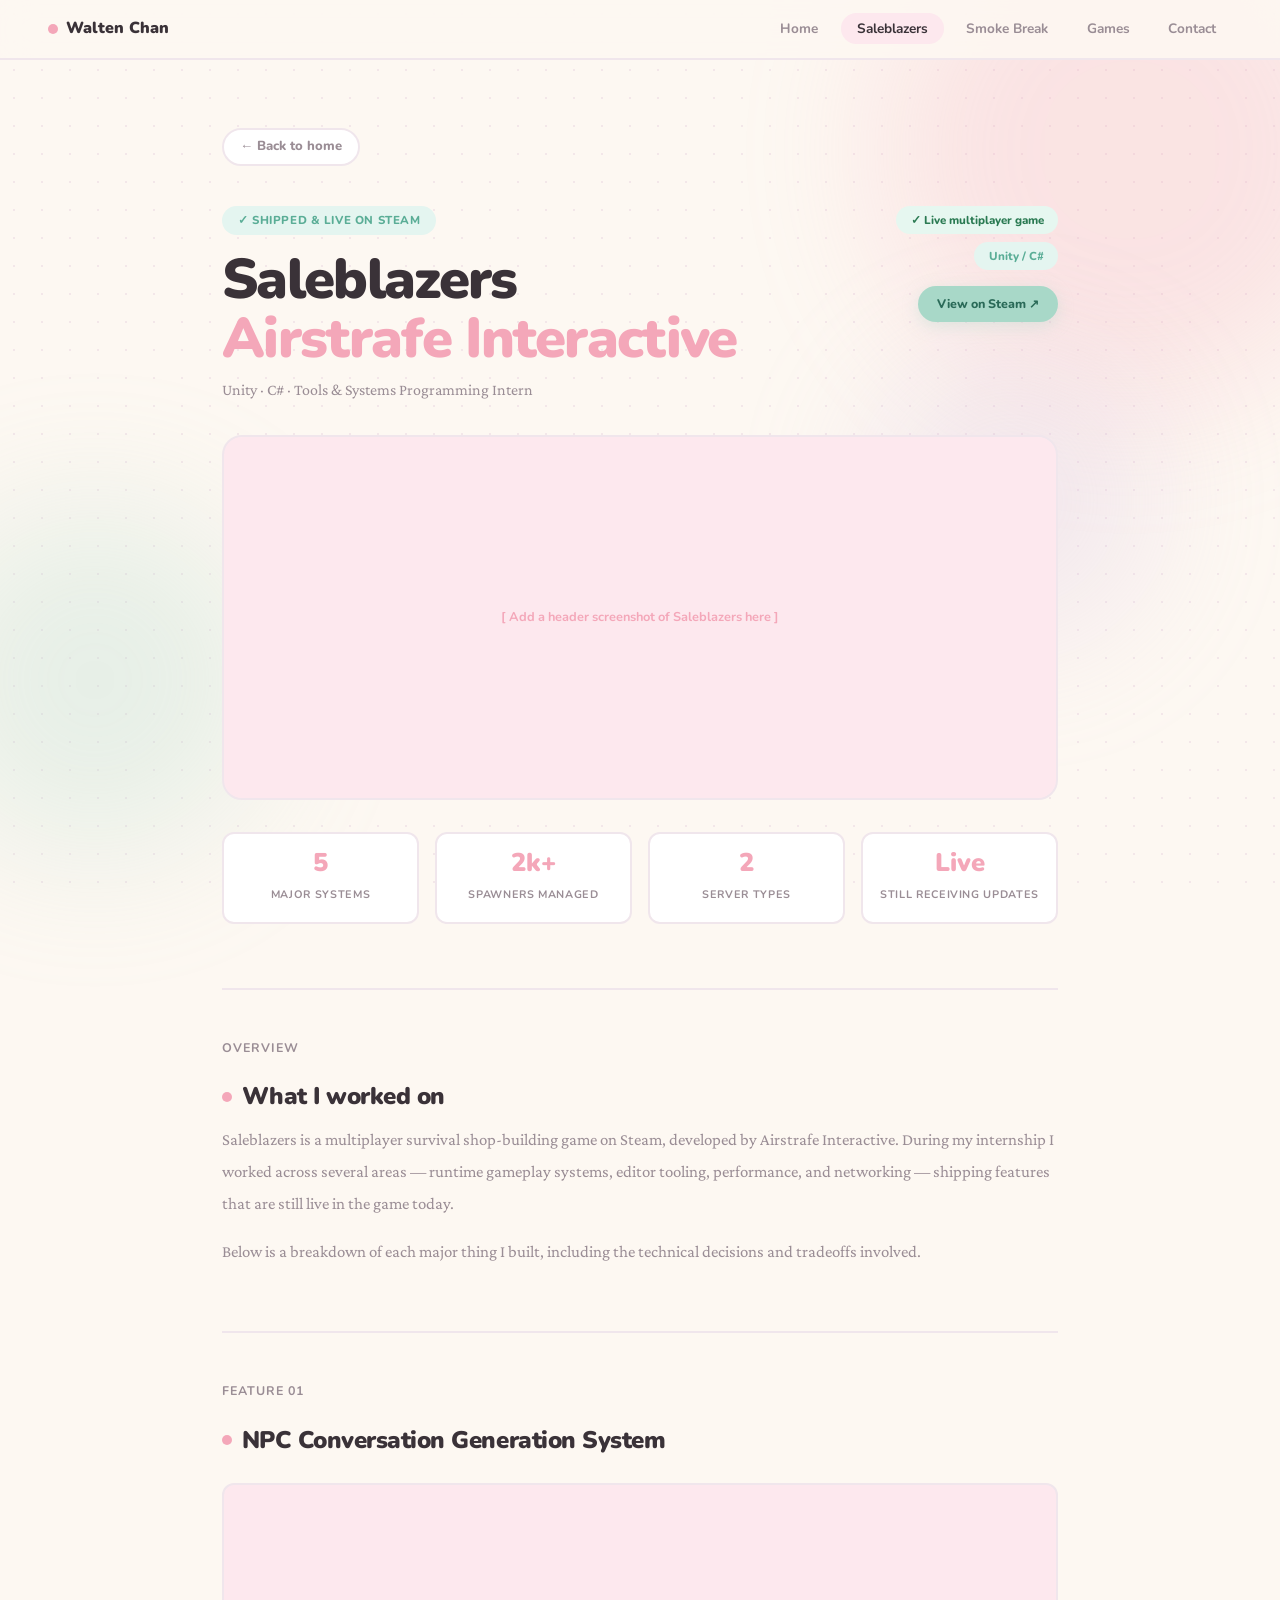
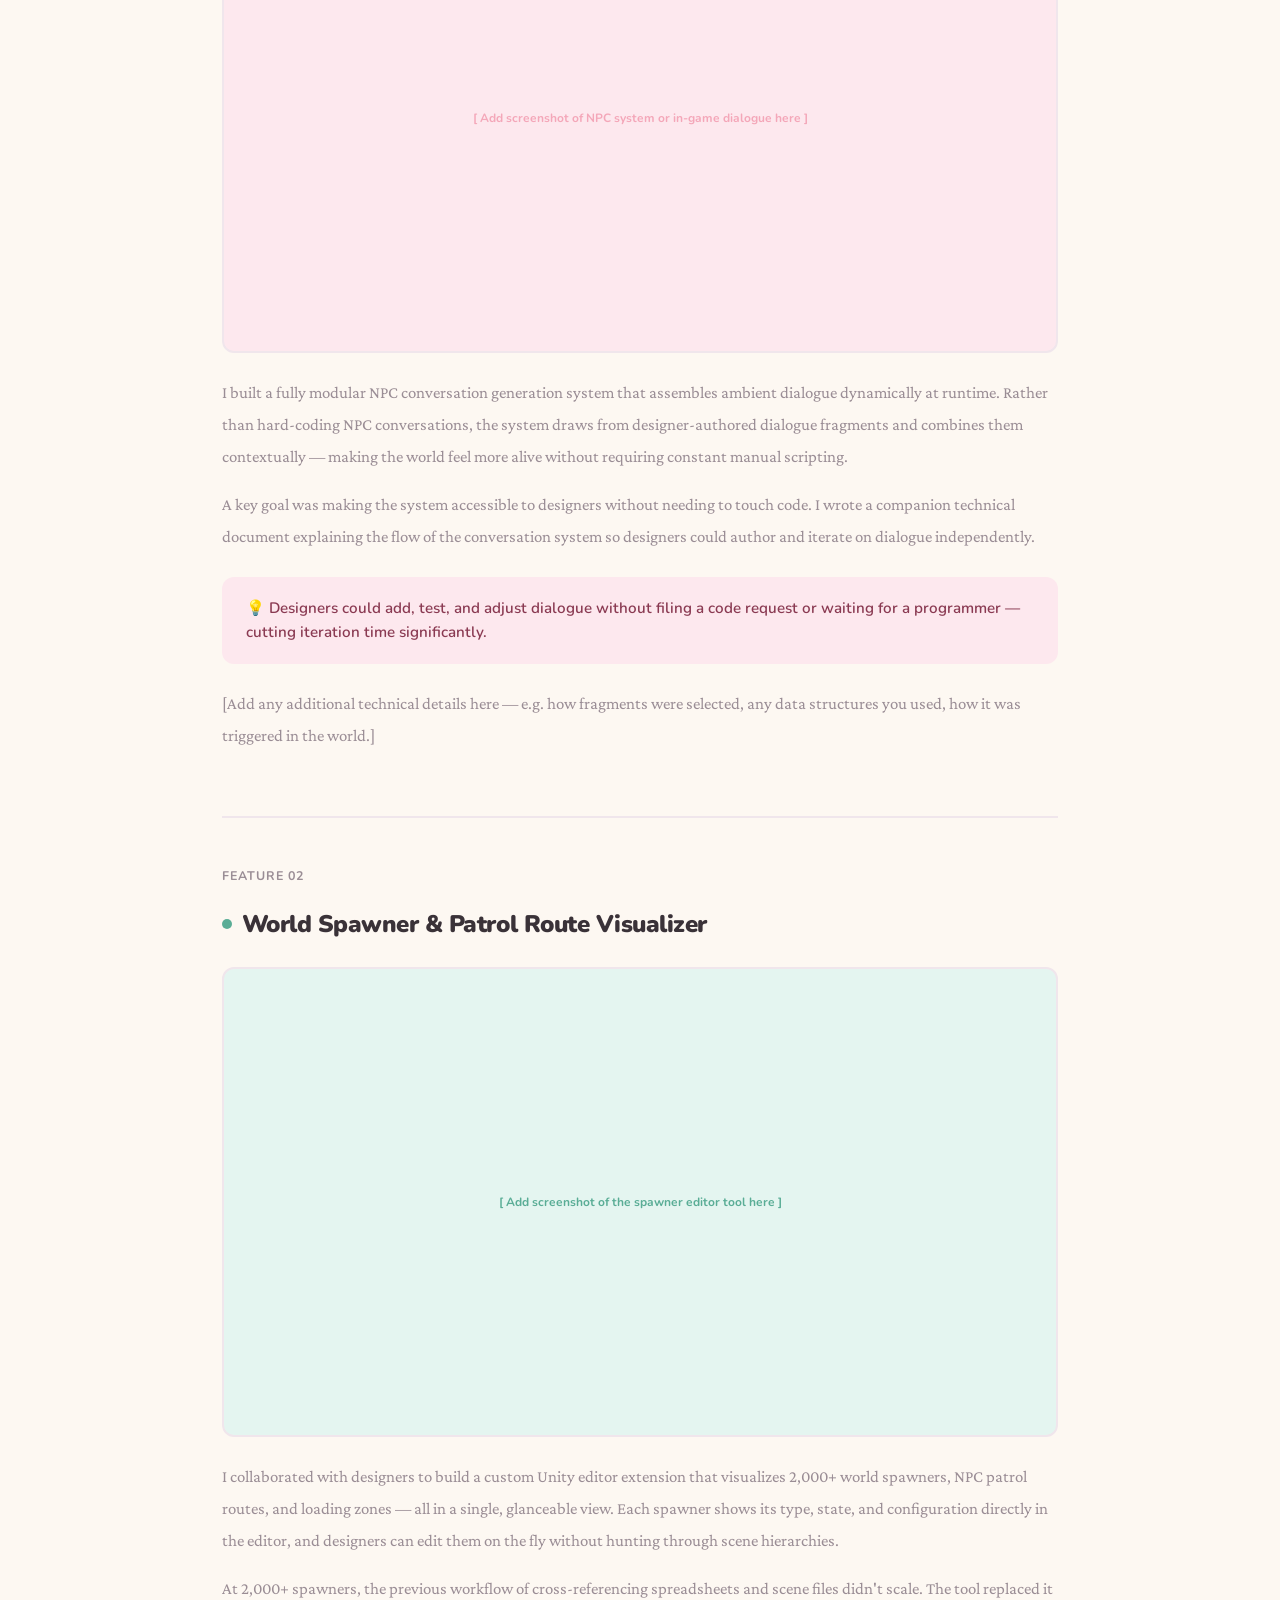
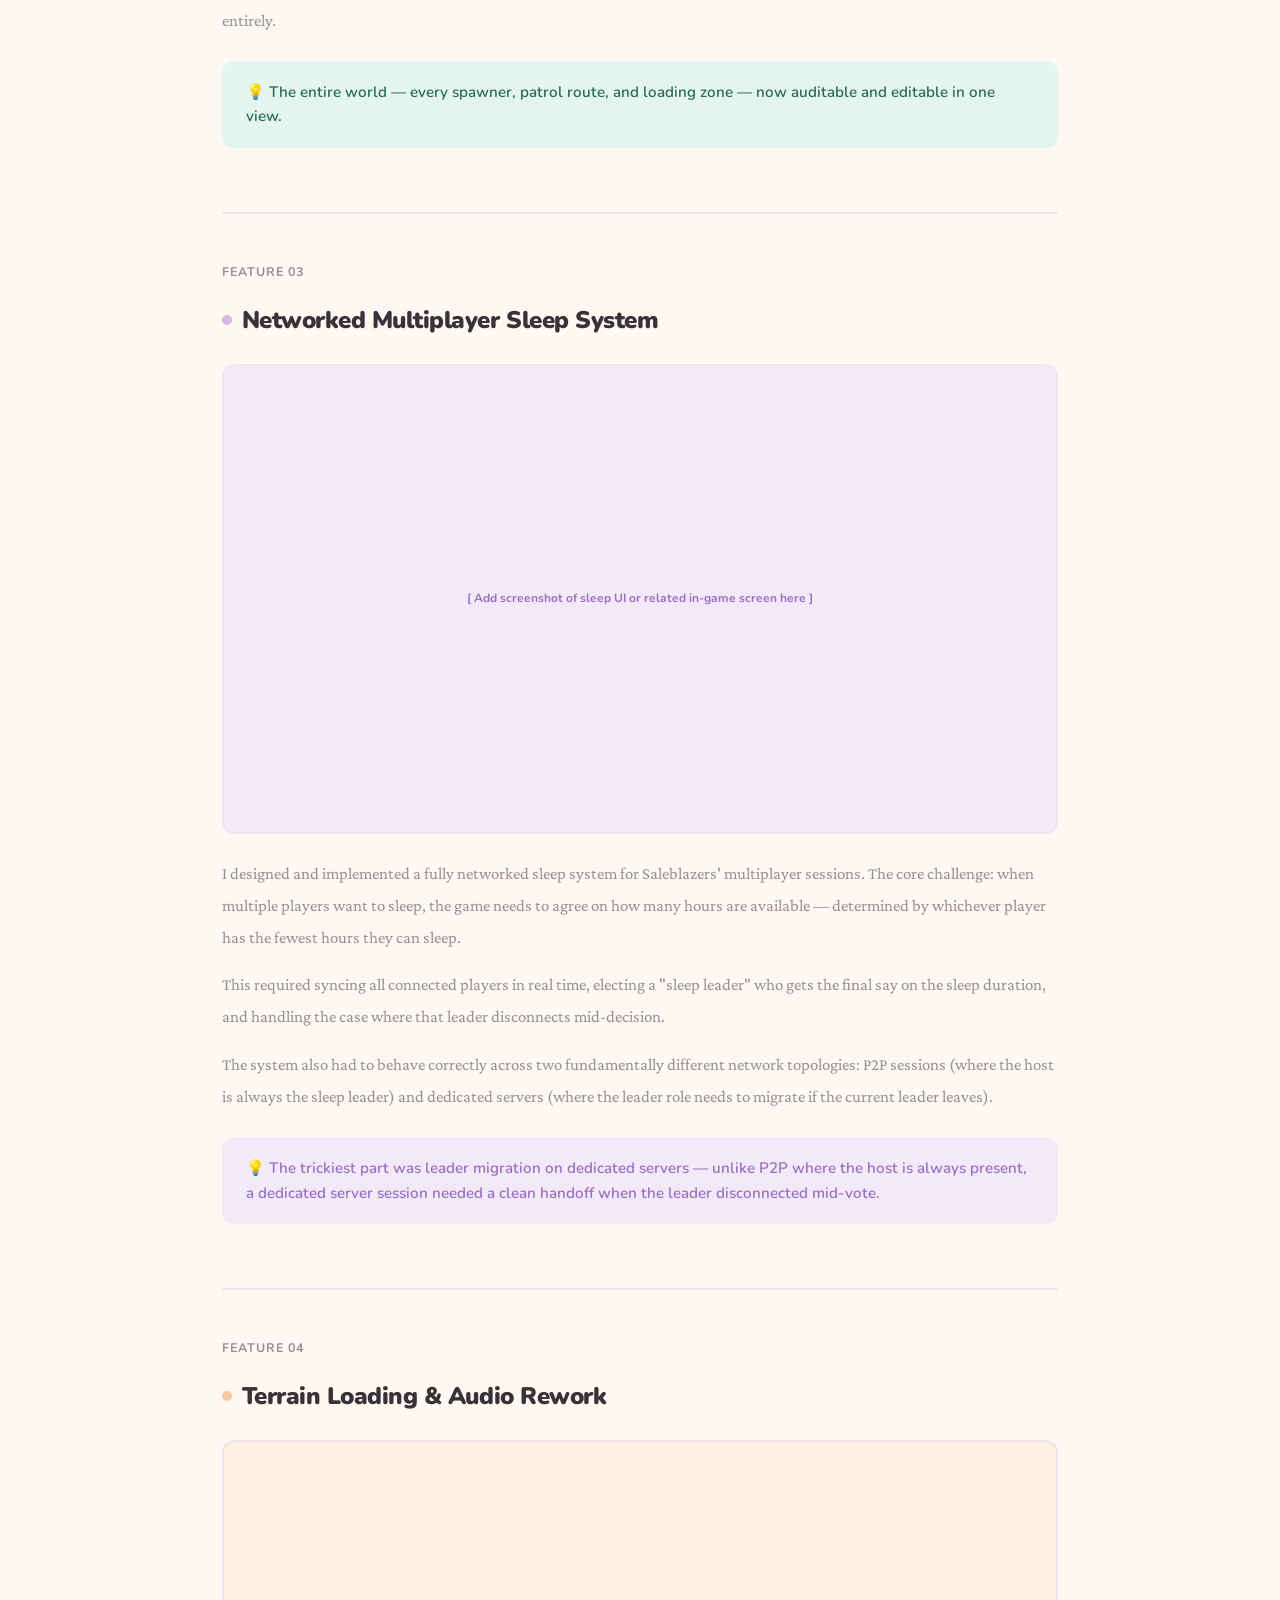
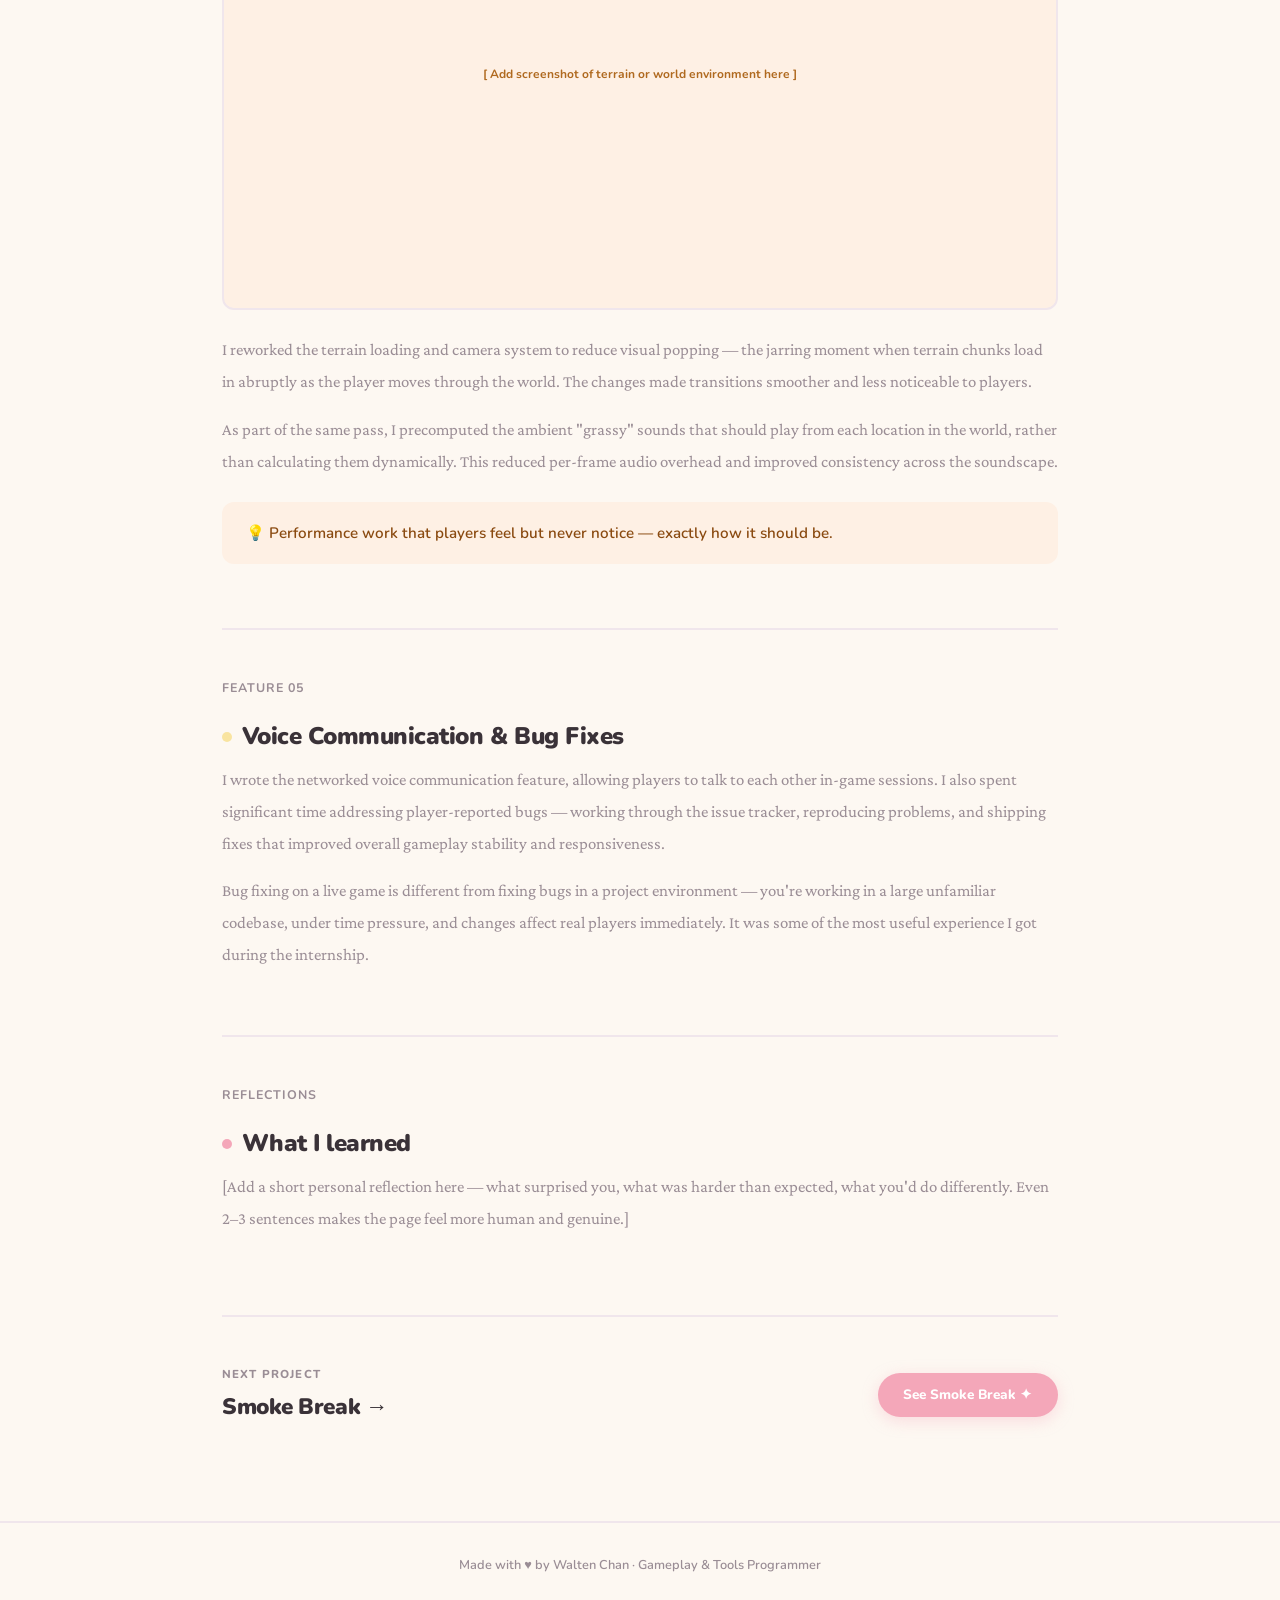
==== airstrafe.html @ 03331ce1 "update" ====
<!DOCTYPE html>
<html lang="en">
<head>
  <meta charset="UTF-8"/>
  <meta name="viewport" content="width=device-width, initial-scale=1.0"/>
  <title>Saleblazers Internship — ^NAME$</title>
  <link rel="stylesheet" href="style.css"/>
  <style>
    .page-wrap {
      position: relative;
      z-index: 1;
      max-width: 900px;
      margin: 0 auto;
      padding: 8rem 2rem 6rem;
    }

    .back-link {
      display: inline-flex;
      align-items: center;
      gap: 0.5rem;
      font-size: 0.82rem;
      font-weight: 800;
      color: var(--muted);
      text-decoration: none;
      margin-bottom: 2.5rem;
      padding: 0.4rem 1rem;
      border-radius: 100px;
      border: 2px solid var(--border);
      background: var(--card);
      transition: border-color 0.2s, color 0.2s;
    }
    .back-link:hover { border-color: var(--pink); color: var(--text); }

    /* ── HERO HEADER ── */
    .project-hero {
      margin-bottom: 4rem;
    }

    .project-hero-top {
      display: flex;
      align-items: flex-start;
      justify-content: space-between;
      gap: 2rem;
      margin-bottom: 2rem;
      flex-wrap: wrap;
    }

    .project-title-area h1 {
      font-size: clamp(2rem, 5vw, 3.5rem);
      font-weight: 900;
      letter-spacing: -0.03em;
      line-height: 1.05;
      margin-bottom: 0.5rem;
    }

    .project-title-area h1 em {
      font-style: normal;
      color: var(--pink);
    }

    .project-meta {
      display: flex;
      flex-direction: column;
      align-items: flex-end;
      gap: 0.5rem;
      flex-shrink: 0;
    }

    .meta-pill {
      font-size: 0.72rem;
      font-weight: 800;
      padding: 0.3rem 0.9rem;
      border-radius: 100px;
      white-space: nowrap;
    }

    .hero-img {
      width: 100%;
      aspect-ratio: 16/7;
      background: var(--pink-light);
      border-radius: var(--radius);
      border: 2px solid var(--border);
      display: flex;
      align-items: center;
      justify-content: center;
      font-size: 0.8rem;
      font-weight: 700;
      color: var(--pink);
      overflow: hidden;
      margin-bottom: 2rem;
    }
    .hero-img img { width: 100%; height: 100%; object-fit: cover; border-radius: var(--radius); }

    /* quick-stats row */
    .quick-stats {
      display: grid;
      grid-template-columns: repeat(4, 1fr);
      gap: 1rem;
      margin-bottom: 3rem;
    }

    .qs-box {
      background: var(--card);
      border: 2px solid var(--border);
      border-radius: var(--radius-sm);
      padding: 1rem;
      text-align: center;
    }

    .qs-num {
      font-size: 1.6rem;
      font-weight: 900;
      color: var(--pink);
      display: block;
      line-height: 1;
      margin-bottom: 0.3rem;
    }

    .qs-label {
      font-size: 0.68rem;
      font-weight: 700;
      color: var(--muted);
      text-transform: uppercase;
      letter-spacing: 0.06em;
    }

    /* ── CONTENT ── */
    .content-section {
      margin-bottom: 4rem;
    }

    .content-section h2 {
      font-size: 1.5rem;
      font-weight: 900;
      letter-spacing: -0.02em;
      margin-bottom: 0.5rem;
      display: flex;
      align-items: center;
      gap: 0.6rem;
    }

    .content-section h2 .dot {
      width: 10px; height: 10px;
      border-radius: 50%;
      flex-shrink: 0;
    }

    .content-section .sub {
      font-size: 0.78rem;
      font-weight: 700;
      color: var(--muted);
      text-transform: uppercase;
      letter-spacing: 0.08em;
      margin-bottom: 1.2rem;
    }

    .content-body {
      font-family: var(--font-serif);
      font-size: 1.05rem;
      color: var(--muted);
      line-height: 1.9;
    }
    .content-body p + p { margin-top: 1rem; }

    .highlight-box {
      border-radius: var(--radius-sm);
      padding: 1.2rem 1.5rem;
      margin: 1.5rem 0;
      font-size: 0.95rem;
      font-weight: 600;
      line-height: 1.6;
      font-family: var(--font);
    }

    .section-img {
      width: 100%;
      aspect-ratio: 16/9;
      border-radius: var(--radius-sm);
      border: 2px solid var(--border);
      display: flex;
      align-items: center;
      justify-content: center;
      font-size: 0.75rem;
      font-weight: 700;
      color: var(--muted);
      margin: 1.5rem 0;
      overflow: hidden;
    }
    .section-img img { width: 100%; height: 100%; object-fit: cover; }

    .divider {
      border: none;
      border-top: 2px solid var(--border);
      margin: 3rem 0;
    }

    /* ── FEATURE LIST ── */
    .feature-grid {
      display: grid;
      grid-template-columns: 1fr 1fr;
      gap: 1rem;
      margin-top: 1.5rem;
    }

    .feature-card {
      background: var(--card);
      border: 2px solid var(--border);
      border-radius: var(--radius-sm);
      padding: 1.4rem;
      transition: border-color 0.2s;
    }
    .feature-card:hover { border-color: var(--pink); }

    .feature-icon {
      font-size: 1.4rem;
      margin-bottom: 0.6rem;
      display: block;
    }

    .feature-title {
      font-size: 0.95rem;
      font-weight: 900;
      margin-bottom: 0.4rem;
    }

    .feature-desc {
      font-size: 0.82rem;
      color: var(--muted);
      line-height: 1.65;
      font-family: var(--font-serif);
    }

    /* ── NEXT PROJECT ── */
    .next-project {
      margin-top: 5rem;
      padding-top: 3rem;
      border-top: 2px solid var(--border);
      display: flex;
      align-items: center;
      justify-content: space-between;
      flex-wrap: wrap;
      gap: 1rem;
    }

    .next-label {
      font-size: 0.72rem;
      font-weight: 800;
      text-transform: uppercase;
      letter-spacing: 0.1em;
      color: var(--muted);
      display: block;
      margin-bottom: 0.4rem;
    }

    .next-title {
      font-size: 1.4rem;
      font-weight: 900;
      letter-spacing: -0.02em;
      color: var(--text);
      text-decoration: none;
    }
    .next-title:hover { color: var(--pink-dark); }

    @media (max-width: 680px) {
      .quick-stats { grid-template-columns: repeat(2, 1fr); }
      .feature-grid { grid-template-columns: 1fr; }
      .project-meta { align-items: flex-start; }
      .project-hero-top { flex-direction: column; }
    }
  </style>
</head>
<body>
  <div class="blob blob-1"></div>
  <div class="blob blob-2"></div>
  <div class="blob blob-3"></div>

  <script src="nav.js"></script>

  <div class="page-wrap">
    <a href="index.html" class="back-link">← Back to home</a>

    <!-- HERO -->
    <div class="project-hero reveal">
      <div class="project-hero-top">
        <div class="project-title-area">
          <span class="section-pill pill-mint" style="margin-bottom: 1rem;">✓ Shipped &amp; Live on Steam</span>
          <h1>Saleblazers<br/><em>Airstrafe Interactive</em></h1>
          <p style="color: var(--muted); font-family: var(--font-serif); font-size: 1rem; margin-top: 0.5rem;">
            Unity · C# · Tools &amp; Systems Programming Intern
          </p>
        </div>
        <div class="project-meta">
          <span class="meta-pill badge-shipped">✓ Live multiplayer game</span>
          <span class="meta-pill" style="background: var(--mint-light); color: var(--mint-dark);">Unity / C#</span>
          <a href="https://store.steampowered.com/app/1555860/Saleblazers/" target="_blank" class="btn btn-mint" style="font-size: 0.78rem; padding: 0.5rem 1.2rem; margin-top: 0.5rem;">View on Steam ↗</a>
        </div>
      </div>

      <div class="hero-img">[ Add a header screenshot of Saleblazers here ]</div>

      <div class="quick-stats">
        <div class="qs-box">
          <span class="qs-num">5</span>
          <span class="qs-label">Major Systems</span>
        </div>
        <div class="qs-box">
          <span class="qs-num">2k+</span>
          <span class="qs-label">Spawners Managed</span>
        </div>
        <div class="qs-box">
          <span class="qs-num">2</span>
          <span class="qs-label">Server Types</span>
        </div>
        <div class="qs-box">
          <span class="qs-num">Live</span>
          <span class="qs-label">Still Receiving Updates</span>
        </div>
      </div>
    </div>

    <hr class="divider"/>

    <!-- OVERVIEW -->
    <div class="content-section reveal">
      <p class="sub">Overview</p>
      <h2><span class="dot" style="background: var(--pink);"></span>What I worked on</h2>
      <div class="content-body">
        <p>
          Saleblazers is a multiplayer survival shop-building game on Steam, developed by Airstrafe Interactive.
          During my internship I worked across several areas — runtime gameplay systems, editor tooling,
          performance, and networking — shipping features that are still live in the game today.
        </p>
        <p>
          Below is a breakdown of each major thing I built, including the technical decisions and tradeoffs involved.
        </p>
      </div>
    </div>

    <hr class="divider"/>

    <!-- FEATURE 1: NPC CONVERSATION -->
    <div class="content-section reveal">
      <p class="sub">Feature 01</p>
      <h2><span class="dot" style="background: var(--pink);"></span>NPC Conversation Generation System</h2>
      <div class="section-img" style="background: var(--pink-light); color: var(--pink);">[ Add screenshot of NPC system or in-game dialogue here ]</div>
      <div class="content-body">
        <p>
          I built a fully modular NPC conversation generation system that assembles ambient dialogue dynamically at runtime.
          Rather than hard-coding NPC conversations, the system draws from designer-authored dialogue fragments
          and combines them contextually — making the world feel more alive without requiring constant manual scripting.
        </p>
        <p>
          A key goal was making the system accessible to designers without needing to touch code.
          I wrote a companion technical document explaining the flow of the conversation system
          so designers could author and iterate on dialogue independently.
        </p>
      </div>
      <div class="highlight-box" style="background: var(--pink-light); color: #8a3a52;">
        💡 Designers could add, test, and adjust dialogue without filing a code request or waiting for a programmer — cutting iteration time significantly.
      </div>
      <div class="content-body">
        <p>[Add any additional technical details here — e.g. how fragments were selected, any data structures you used, how it was triggered in the world.]</p>
      </div>
    </div>

    <hr class="divider"/>

    <!-- FEATURE 2: SPAWNER TOOL -->
    <div class="content-section reveal">
      <p class="sub">Feature 02</p>
      <h2><span class="dot" style="background: var(--mint-dark);"></span>World Spawner &amp; Patrol Route Visualizer</h2>
      <div class="section-img" style="background: var(--mint-light); color: var(--mint-dark);">[ Add screenshot of the spawner editor tool here ]</div>
      <div class="content-body">
        <p>
          I collaborated with designers to build a custom Unity editor extension that visualizes
          2,000+ world spawners, NPC patrol routes, and loading zones — all in a single, glanceable view.
          Each spawner shows its type, state, and configuration directly in the editor,
          and designers can edit them on the fly without hunting through scene hierarchies.
        </p>
        <p>
          At 2,000+ spawners, the previous workflow of cross-referencing spreadsheets and scene files
          didn't scale. The tool replaced it entirely.
        </p>
      </div>
      <div class="highlight-box" style="background: var(--mint-light); color: #2a6a58;">
        💡 The entire world — every spawner, patrol route, and loading zone — now auditable and editable in one view.
      </div>
    </div>

    <hr class="divider"/>

    <!-- FEATURE 3: NETWORKED SLEEP -->
    <div class="content-section reveal">
      <p class="sub">Feature 03</p>
      <h2><span class="dot" style="background: var(--lavender);"></span>Networked Multiplayer Sleep System</h2>
      <div class="section-img" style="background: var(--lav-light); color: var(--lav-dark);">[ Add screenshot of sleep UI or related in-game screen here ]</div>
      <div class="content-body">
        <p>
          I designed and implemented a fully networked sleep system for Saleblazers' multiplayer sessions.
          The core challenge: when multiple players want to sleep, the game needs to agree on how many hours
          are available — determined by whichever player has the fewest hours they can sleep.
        </p>
        <p>
          This required syncing all connected players in real time, electing a "sleep leader" who gets
          the final say on the sleep duration, and handling the case where that leader disconnects mid-decision.
        </p>
        <p>
          The system also had to behave correctly across two fundamentally different network topologies:
          P2P sessions (where the host is always the sleep leader) and dedicated servers
          (where the leader role needs to migrate if the current leader leaves).
        </p>
      </div>
      <div class="highlight-box" style="background: var(--lav-light); color: var(--lav-dark);">
        💡 The trickiest part was leader migration on dedicated servers — unlike P2P where the host is always present, a dedicated server session needed a clean handoff when the leader disconnected mid-vote.
      </div>
    </div>

    <hr class="divider"/>

    <!-- FEATURE 4: TERRAIN + AUDIO -->
    <div class="content-section reveal">
      <p class="sub">Feature 04</p>
      <h2><span class="dot" style="background: var(--peach);"></span>Terrain Loading &amp; Audio Rework</h2>
      <div class="section-img" style="background: var(--peach-light); color: #b06a20;">[ Add screenshot of terrain or world environment here ]</div>
      <div class="content-body">
        <p>
          I reworked the terrain loading and camera system to reduce visual popping — the jarring moment
          when terrain chunks load in abruptly as the player moves through the world.
          The changes made transitions smoother and less noticeable to players.
        </p>
        <p>
          As part of the same pass, I precomputed the ambient "grassy" sounds that should play
          from each location in the world, rather than calculating them dynamically.
          This reduced per-frame audio overhead and improved consistency across the soundscape.
        </p>
      </div>
      <div class="highlight-box" style="background: var(--peach-light); color: #8a4a10;">
        💡 Performance work that players feel but never notice — exactly how it should be.
      </div>
    </div>

    <hr class="divider"/>

    <!-- FEATURE 5: BUGS + VOICE -->
    <div class="content-section reveal">
      <p class="sub">Feature 05</p>
      <h2><span class="dot" style="background: var(--yellow);"></span>Voice Communication &amp; Bug Fixes</h2>
      <div class="content-body">
        <p>
          I wrote the networked voice communication feature, allowing players to talk to each other
          in-game sessions. I also spent significant time addressing player-reported bugs —
          working through the issue tracker, reproducing problems, and shipping fixes that improved
          overall gameplay stability and responsiveness.
        </p>
        <p>
          Bug fixing on a live game is different from fixing bugs in a project environment —
          you're working in a large unfamiliar codebase, under time pressure,
          and changes affect real players immediately. It was some of the most useful
          experience I got during the internship.
        </p>
      </div>
    </div>

    <hr class="divider"/>

    <!-- REFLECTIONS -->
    <div class="content-section reveal">
      <p class="sub">Reflections</p>
      <h2><span class="dot" style="background: var(--pink);"></span>What I learned</h2>
      <div class="content-body">
        <p>
          [Add a short personal reflection here — what surprised you, what was harder than expected,
          what you'd do differently. Even 2–3 sentences makes the page feel more human and genuine.]
        </p>
      </div>
    </div>

    <!-- NEXT PROJECT -->
    <div class="next-project reveal">
      <div>
        <span class="next-label">Next project</span>
        <a href="smoke-break.html" class="next-title">Smoke Break →</a>
      </div>
      <a href="smoke-break.html" class="btn btn-pink">See Smoke Break ✦</a>
    </div>
  </div>

  <footer></footer>

  <script>
    const observer = new IntersectionObserver((entries) => {
      entries.forEach((e, i) => {
        if (e.isIntersecting) {
          setTimeout(() => e.target.classList.add('visible'), i * 80);
          observer.unobserve(e.target);
        }
      });
    }, { threshold: 0.08 });
    document.querySelectorAll('.reveal').forEach(el => observer.observe(el));
  </script>
</body>
</html>
---- style.css ----
@import url('https://fonts.googleapis.com/css2?family=Nunito:wght@400;600;700;800;900&family=Crimson+Pro:ital,wght@0,400;0,600;1,400;1,600&display=swap');

*, *::before, *::after { box-sizing: border-box; margin: 0; padding: 0; }

:root {
  --bg: #fdf8f2;
  --bg2: #fff9f4;
  --pink: #f4a7b9;
  --pink-light: #fde8ee;
  --pink-dark: #e07a96;
  --mint: #a8d8c8;
  --mint-light: #e4f5f0;
  --mint-dark: #5aad96;
  --yellow: #f9e4a0;
  --yellow-dark: #c9a820;
  --lavender: #d4b8e0;
  --lav-light: #f2eaf8;
  --lav-dark: #9a6fc0;
  --peach: #f9c8a0;
  --peach-light: #fef0e4;
  --text: #3a3238;
  --muted: #9a8d95;
  --card: #ffffff;
  --border: #f0e6ec;
  --font: 'Nunito', sans-serif;
  --font-serif: 'Crimson Pro', serif;
  --radius: 20px;
  --radius-sm: 12px;
}

html { scroll-behavior: smooth; }

body {
  background: var(--bg);
  color: var(--text);
  font-family: var(--font);
  line-height: 1.6;
  overflow-x: hidden;
}

body::before {
  content: '';
  position: fixed;
  inset: 0;
  background-image: radial-gradient(circle, #e8d4de 1px, transparent 1px);
  background-size: 28px 28px;
  opacity: 0.45;
  pointer-events: none;
  z-index: 0;
}

/* blobs */
.blob {
  position: fixed;
  border-radius: 50%;
  filter: blur(70px);
  opacity: 0.25;
  pointer-events: none;
  z-index: 0;
}
.blob-1 { width: 500px; height: 500px; background: var(--pink); top: -100px; right: -100px; }
.blob-2 { width: 350px; height: 350px; background: var(--mint); bottom: 5%; left: -80px; }
.blob-3 { width: 280px; height: 280px; background: var(--lavender); top: 40%; right: 10%; }

/* ── NAV ── */
nav {
  position: fixed;
  top: 0; left: 0; right: 0;
  z-index: 100;
  display: flex;
  justify-content: space-between;
  align-items: center;
  padding: 1rem 3rem;
  background: rgba(253,248,242,0.88);
  backdrop-filter: blur(16px);
  border-bottom: 2px solid var(--border);
}

.nav-logo {
  font-weight: 900;
  font-size: 1rem;
  color: var(--text);
  text-decoration: none;
  display: flex;
  align-items: center;
  gap: 0.5rem;
}

.nav-dot {
  width: 10px; height: 10px;
  border-radius: 50%;
  background: var(--pink);
  display: inline-block;
  flex-shrink: 0;
}

.nav-links {
  display: flex;
  gap: 0.4rem;
  list-style: none;
  align-items: center;
}

.nav-links a {
  color: var(--muted);
  text-decoration: none;
  font-size: 0.85rem;
  font-weight: 700;
  padding: 0.4rem 1rem;
  border-radius: 100px;
  transition: background 0.2s, color 0.2s;
}

.nav-links a:hover, .nav-links a.active {
  background: var(--pink-light);
  color: var(--text);
}

/* ── BUTTONS ── */
.btn {
  display: inline-block;
  padding: 0.7rem 1.6rem;
  border-radius: 100px;
  font-family: var(--font);
  font-size: 0.85rem;
  font-weight: 800;
  text-decoration: none;
  transition: transform 0.15s, box-shadow 0.15s, background 0.2s;
  cursor: pointer;
  border: none;
}
.btn:hover { transform: translateY(-2px); }

.btn-pink {
  background: var(--pink);
  color: white;
  box-shadow: 0 4px 16px rgba(244,167,185,0.35);
}
.btn-pink:hover { box-shadow: 0 8px 24px rgba(244,167,185,0.5); background: var(--pink-dark); }

.btn-outline {
  background: white;
  color: var(--text);
  box-shadow: 0 2px 8px rgba(0,0,0,0.06);
  border: 2px solid var(--border);
}
.btn-outline:hover { border-color: var(--pink); background: var(--pink-light); }

.btn-mint {
  background: var(--mint);
  color: #2a6a58;
  box-shadow: 0 4px 16px rgba(168,216,200,0.35);
}
.btn-mint:hover { background: var(--mint-dark); color: white; box-shadow: 0 8px 24px rgba(168,216,200,0.5); }

/* ── SECTION LABEL ── */
.section-pill {
  display: inline-flex;
  align-items: center;
  gap: 0.4rem;
  border-radius: 100px;
  padding: 0.35rem 1rem;
  font-size: 0.72rem;
  font-weight: 800;
  letter-spacing: 0.05em;
  text-transform: uppercase;
  margin-bottom: 1.5rem;
}
.pill-mint { background: var(--mint-light); color: var(--mint-dark); }
.pill-pink { background: var(--pink-light); color: var(--pink-dark); }
.pill-lav  { background: var(--lav-light);  color: var(--lav-dark); }
.pill-peach { background: var(--peach-light); color: #b06a20; }
.pill-yellow { background: #fef8e0; color: var(--yellow-dark); }

.section-title {
  font-size: clamp(1.8rem, 3vw, 2.5rem);
  font-weight: 900;
  letter-spacing: -0.02em;
  line-height: 1.1;
  margin-bottom: 0.6rem;
}

/* ── CARDS ── */
.card {
  background: var(--card);
  border-radius: var(--radius);
  border: 2px solid var(--border);
  overflow: hidden;
  transition: transform 0.2s, box-shadow 0.2s;
  position: relative;
}
.card:hover {
  transform: translateY(-4px);
  box-shadow: 0 16px 40px rgba(0,0,0,0.07);
}

.card-top-bar {
  height: 4px;
  width: 100%;
}

.card-body { padding: 1.8rem; }

.card-img {
  width: 100%;
  aspect-ratio: 16/9;
  background: var(--pink-light);
  display: flex;
  align-items: center;
  justify-content: center;
  font-size: 0.75rem;
  font-weight: 700;
  color: var(--pink);
  overflow: hidden;
  border-radius: var(--radius-sm);
  margin-bottom: 1.2rem;
}
.card-img img { width: 100%; height: 100%; object-fit: cover; border-radius: var(--radius-sm); }

.card-badge {
  display: inline-flex;
  align-items: center;
  gap: 0.3rem;
  font-size: 0.68rem;
  font-weight: 800;
  padding: 0.22rem 0.7rem;
  border-radius: 100px;
  margin-bottom: 0.7rem;
}
.badge-shipped { background: #e6f7f0; color: #2a7a52; }
.badge-school  { background: var(--lav-light); color: var(--lav-dark); }
.badge-jam     { background: var(--peach-light); color: #b06a20; }

.card-title {
  font-size: 1.15rem;
  font-weight: 900;
  letter-spacing: -0.01em;
  margin-bottom: 0.3rem;
  line-height: 1.2;
}

.card-studio {
  font-size: 0.75rem;
  font-weight: 700;
  color: var(--muted);
  margin-bottom: 0.8rem;
}

.card-desc {
  font-size: 0.85rem;
  color: var(--muted);
  line-height: 1.75;
  margin-bottom: 1rem;
  font-family: var(--font-serif);
  font-size: 0.95rem;
}

.card-impact {
  border-radius: var(--radius-sm);
  padding: 0.75rem 1rem;
  font-size: 0.82rem;
  font-weight: 600;
  line-height: 1.5;
  margin-bottom: 1rem;
}

.card-tags {
  display: flex;
  flex-wrap: wrap;
  gap: 0.4rem;
  margin-top: 0.8rem;
}

.tag {
  font-size: 0.68rem;
  font-weight: 700;
  padding: 0.22rem 0.65rem;
  border-radius: 100px;
  background: var(--bg);
  color: var(--muted);
  border: 1.5px solid var(--border);
}

/* ── FOOTER ── */
footer {
  text-align: center;
  padding: 2rem;
  font-size: 0.8rem;
  color: var(--muted);
  font-weight: 600;
  border-top: 2px solid var(--border);
  position: relative;
  z-index: 1;
}

/* ── ANIMATIONS ── */
@keyframes fadeUp {
  from { opacity: 0; transform: translateY(20px); }
  to   { opacity: 1; transform: translateY(0); }
}
@keyframes popIn {
  from { opacity: 0; transform: scale(0.85); }
  to   { opacity: 1; transform: scale(1); }
}
@keyframes fadeIn {
  from { opacity: 0; }
  to   { opacity: 1; }
}

.reveal {
  opacity: 0;
  transform: translateY(16px);
  transition: opacity 0.6s ease, transform 0.6s ease;
}
.reveal.visible { opacity: 1; transform: none; }

/* ── RESPONSIVE ── */
@media (max-width: 768px) {
  nav { padding: 0.8rem 1.2rem; }
  .nav-links a { padding: 0.3rem 0.7rem; font-size: 0.78rem; }
}
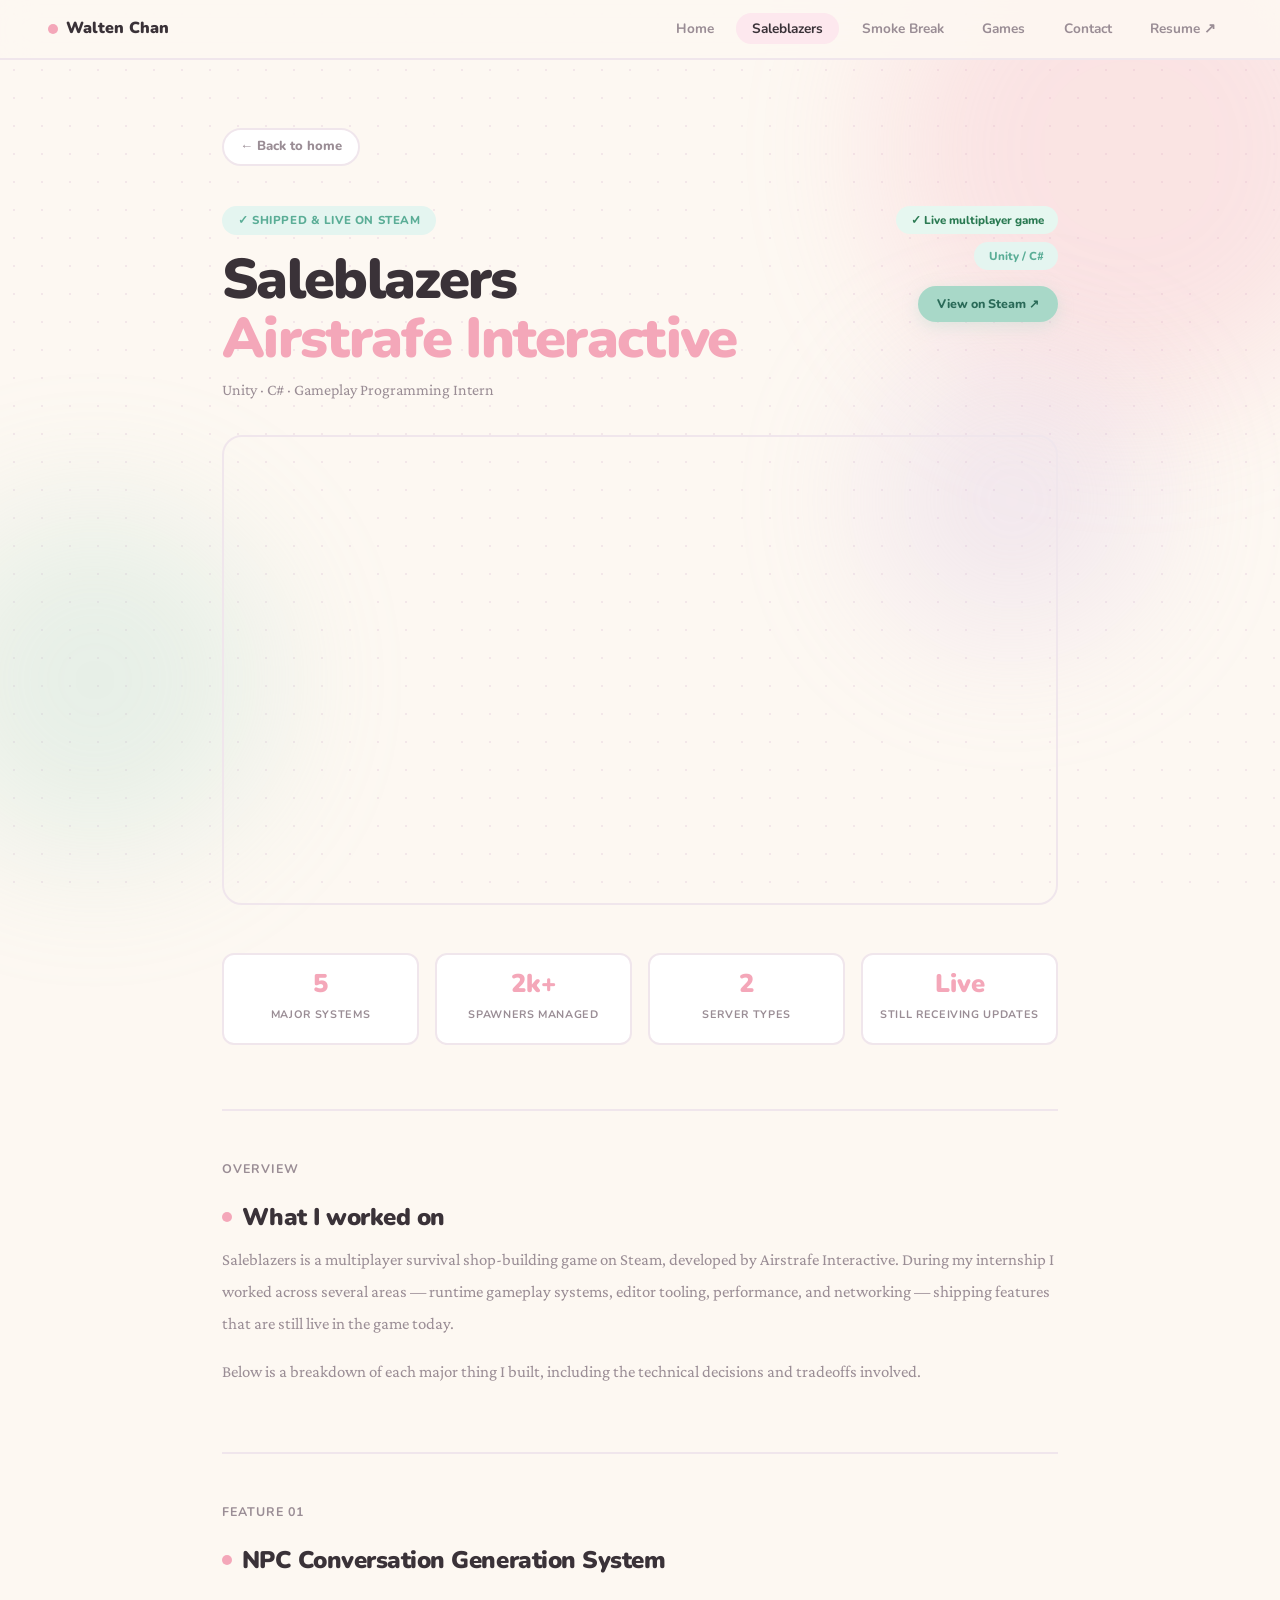
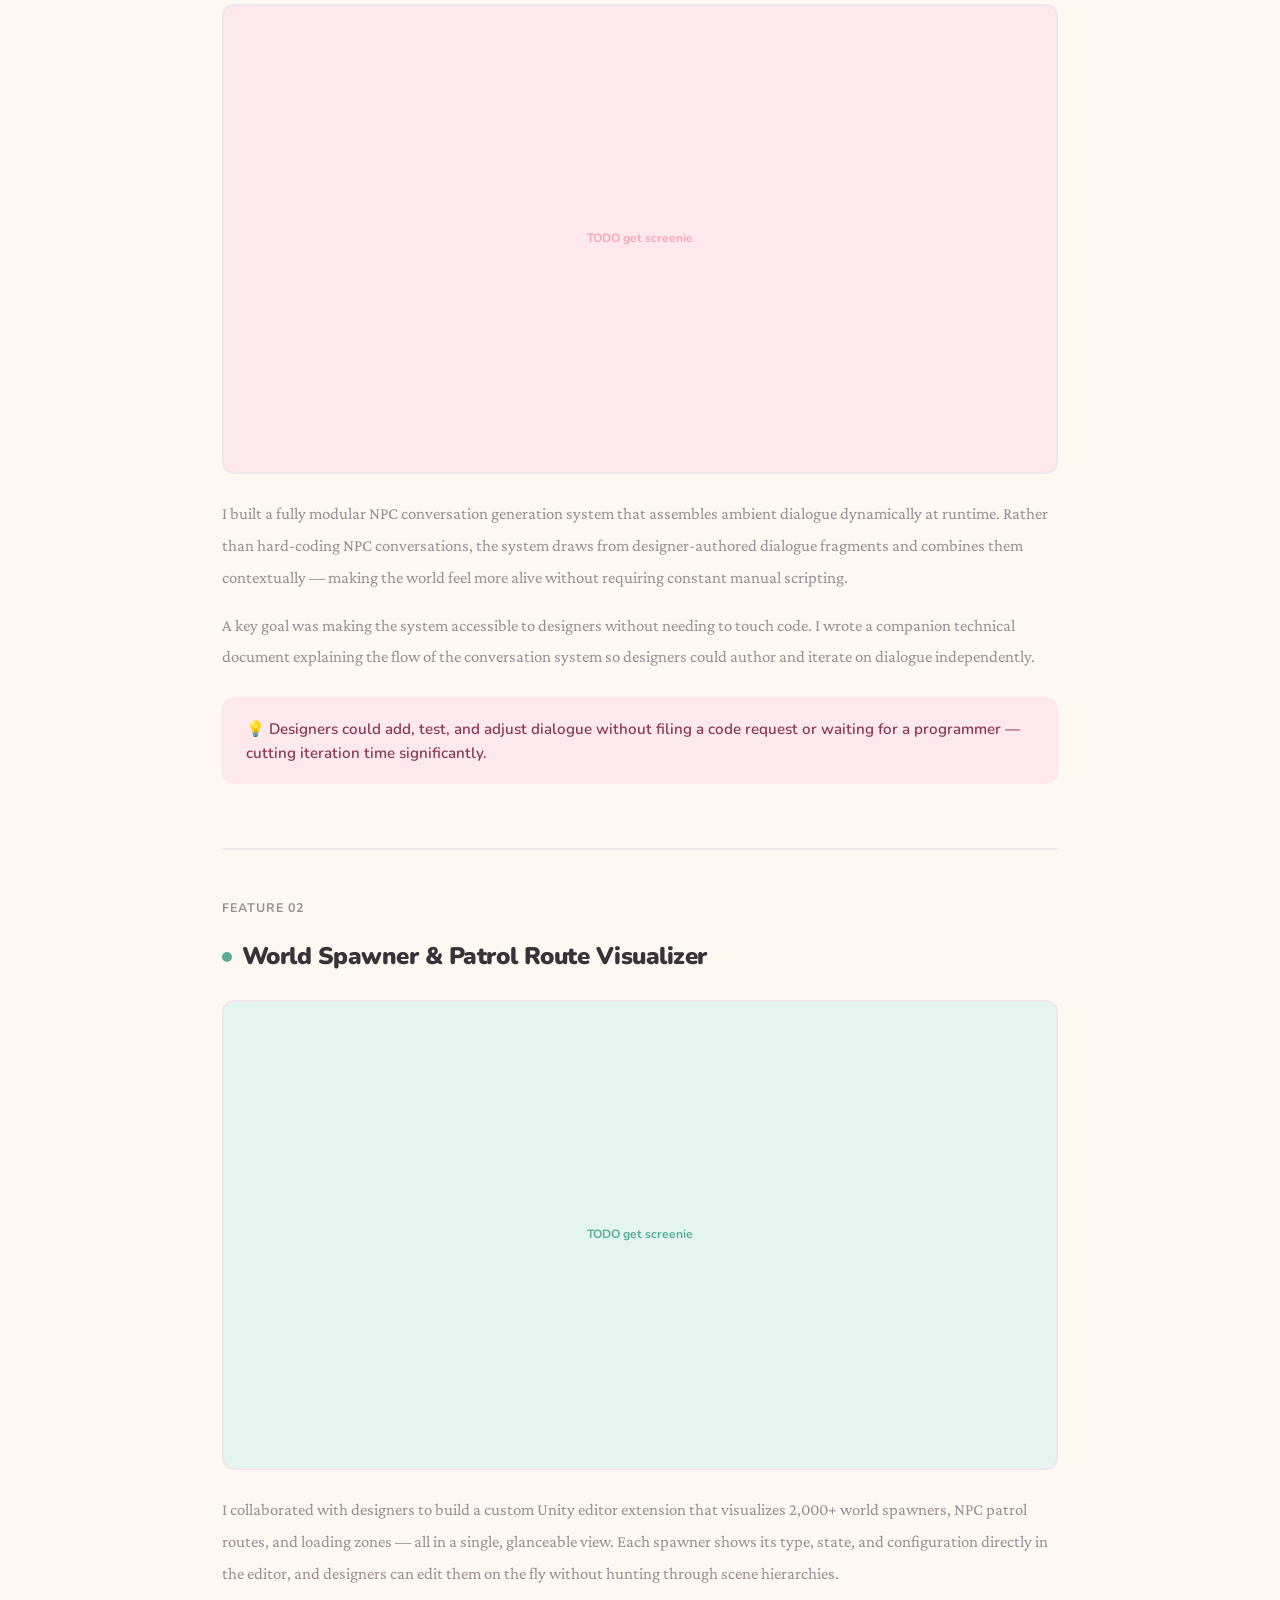
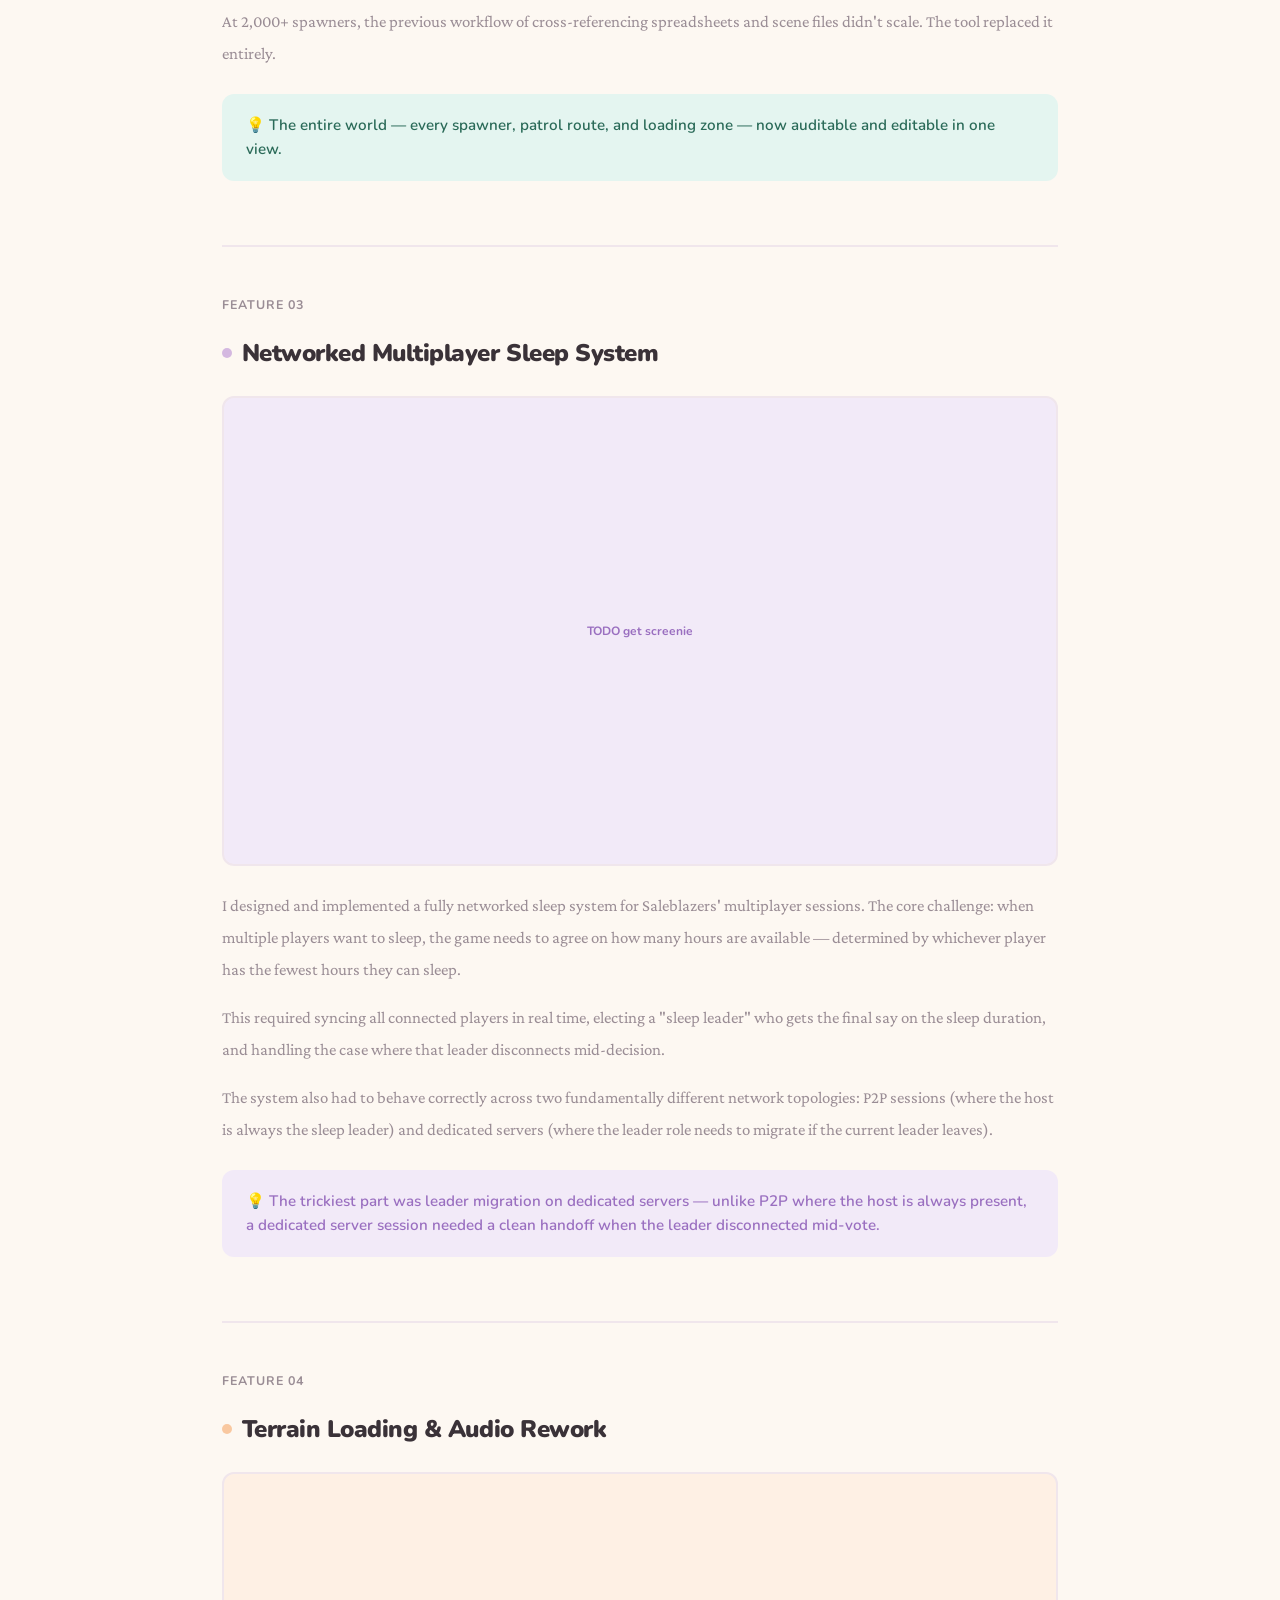
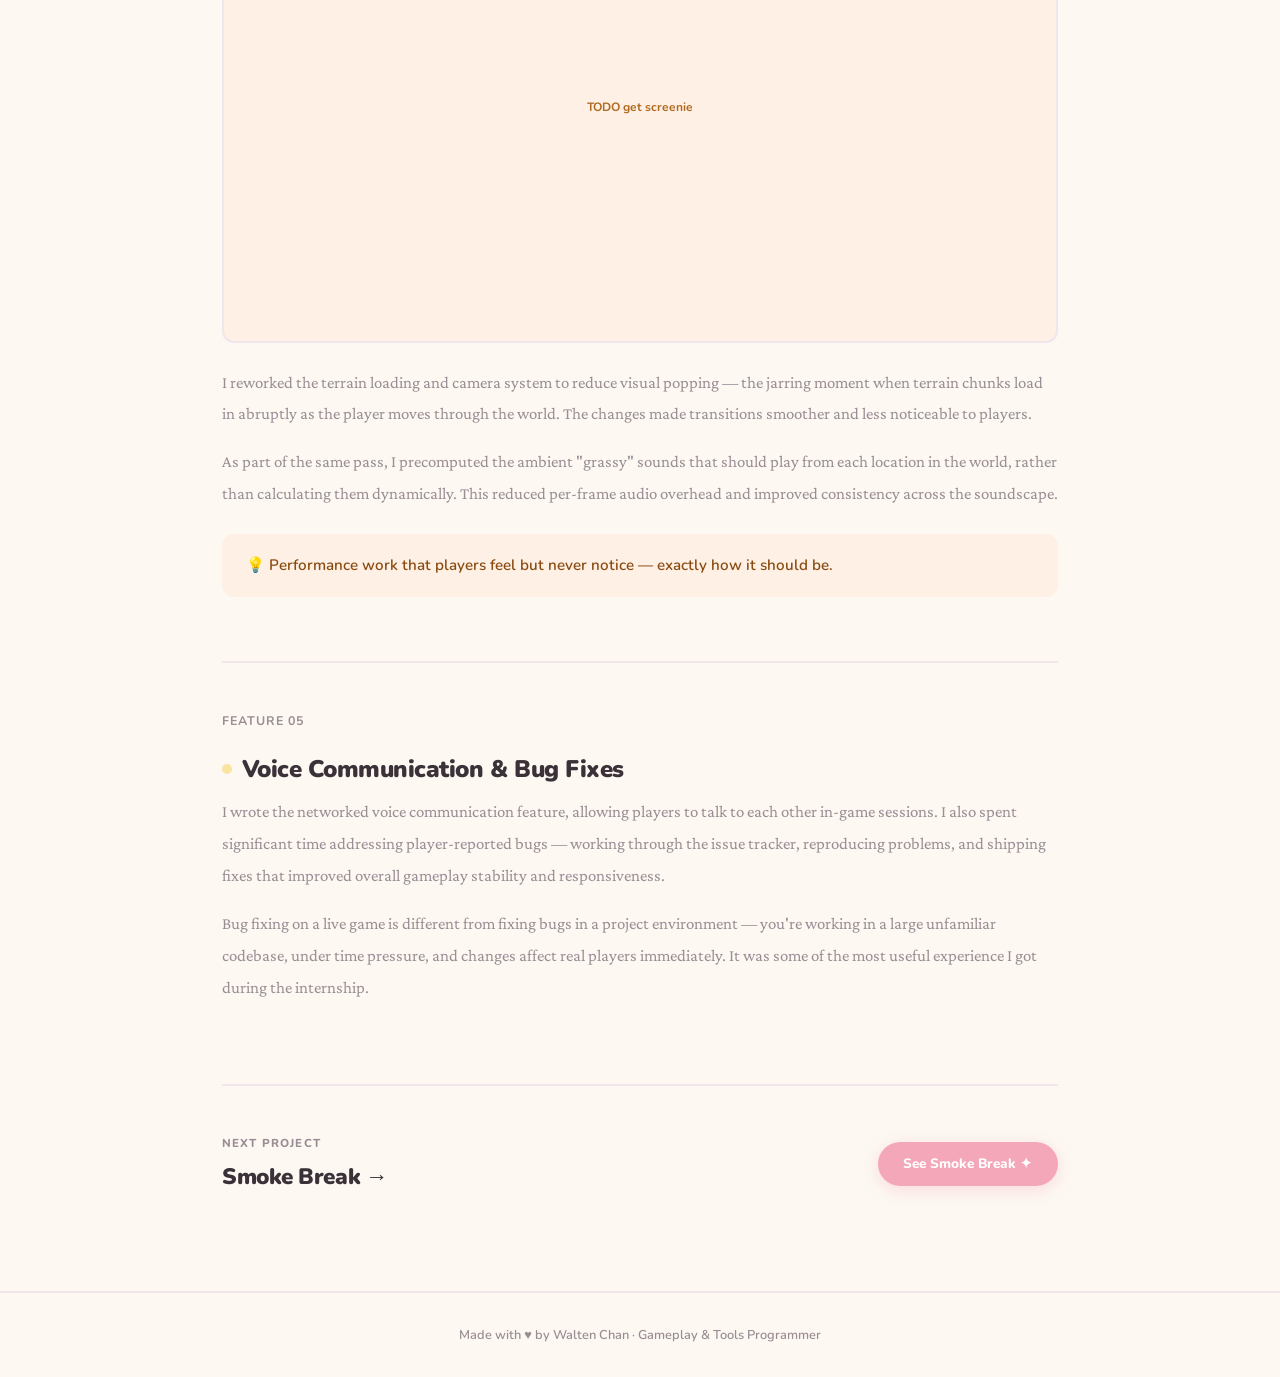
==== commit 4a72db4b: "fix a few things" ====
--- a/airstrafe.html
+++ b/airstrafe.html
@@ -286,7 +286,7 @@
           <span class="section-pill pill-mint" style="margin-bottom: 1rem;">✓ Shipped &amp; Live on Steam</span>
           <h1>Saleblazers<br/><em>Airstrafe Interactive</em></h1>
           <p style="color: var(--muted); font-family: var(--font-serif); font-size: 1rem; margin-top: 0.5rem;">
-            Unity · C# · Tools &amp; Systems Programming Intern
+            Unity · C# · Gameplay Programming Intern
           </p>
         </div>
         <div class="project-meta">
@@ -296,7 +296,16 @@
         </div>
       </div>
 
-      <div class="hero-img">[ Add a header screenshot of Saleblazers here ]</div>
+      <div style="width: 100%; aspect-ratio: 16/9; border-radius: var(--radius); overflow: hidden; margin-bottom: 3rem; border: 2px solid var(--border);">
+        <iframe
+                width="100%"
+                height="100%"
+                src="https://www.youtube.com/embed/VkKcCM7df00"
+                title="Saleblazers trailer"
+                frameborder="0"
+                allowfullscreen>
+        </iframe>
+      </div>
 
       <div class="quick-stats">
         <div class="qs-box">
@@ -342,7 +351,7 @@
     <div class="content-section reveal">
       <p class="sub">Feature 01</p>
       <h2><span class="dot" style="background: var(--pink);"></span>NPC Conversation Generation System</h2>
-      <div class="section-img" style="background: var(--pink-light); color: var(--pink);">[ Add screenshot of NPC system or in-game dialogue here ]</div>
+      <div class="section-img" style="background: var(--pink-light); color: var(--pink);">TODO get screenie</div>
       <div class="content-body">
         <p>
           I built a fully modular NPC conversation generation system that assembles ambient dialogue dynamically at runtime.
@@ -359,7 +368,7 @@
         💡 Designers could add, test, and adjust dialogue without filing a code request or waiting for a programmer — cutting iteration time significantly.
       </div>
       <div class="content-body">
-        <p>[Add any additional technical details here — e.g. how fragments were selected, any data structures you used, how it was triggered in the world.]</p>
+        <p></p>
       </div>
     </div>
 
@@ -369,7 +378,7 @@
     <div class="content-section reveal">
       <p class="sub">Feature 02</p>
       <h2><span class="dot" style="background: var(--mint-dark);"></span>World Spawner &amp; Patrol Route Visualizer</h2>
-      <div class="section-img" style="background: var(--mint-light); color: var(--mint-dark);">[ Add screenshot of the spawner editor tool here ]</div>
+      <div class="section-img" style="background: var(--mint-light); color: var(--mint-dark);">TODO get screenie</div>
       <div class="content-body">
         <p>
           I collaborated with designers to build a custom Unity editor extension that visualizes
@@ -393,7 +402,7 @@
     <div class="content-section reveal">
       <p class="sub">Feature 03</p>
       <h2><span class="dot" style="background: var(--lavender);"></span>Networked Multiplayer Sleep System</h2>
-      <div class="section-img" style="background: var(--lav-light); color: var(--lav-dark);">[ Add screenshot of sleep UI or related in-game screen here ]</div>
+      <div class="section-img" style="background: var(--lav-light); color: var(--lav-dark);">TODO get screenie</div>
       <div class="content-body">
         <p>
           I designed and implemented a fully networked sleep system for Saleblazers' multiplayer sessions.
@@ -421,7 +430,7 @@
     <div class="content-section reveal">
       <p class="sub">Feature 04</p>
       <h2><span class="dot" style="background: var(--peach);"></span>Terrain Loading &amp; Audio Rework</h2>
-      <div class="section-img" style="background: var(--peach-light); color: #b06a20;">[ Add screenshot of terrain or world environment here ]</div>
+      <div class="section-img" style="background: var(--peach-light); color: #b06a20;">TODO get screenie</div>
       <div class="content-body">
         <p>
           I reworked the terrain loading and camera system to reduce visual popping — the jarring moment
@@ -461,19 +470,18 @@
       </div>
     </div>
 
-    <hr class="divider"/>
-
-    <!-- REFLECTIONS -->
-    <div class="content-section reveal">
-      <p class="sub">Reflections</p>
-      <h2><span class="dot" style="background: var(--pink);"></span>What I learned</h2>
-      <div class="content-body">
-        <p>
-          [Add a short personal reflection here — what surprised you, what was harder than expected,
-          what you'd do differently. Even 2–3 sentences makes the page feel more human and genuine.]
-        </p>
-      </div>
-    </div>
+<!--    <hr class="divider"/>-->
+
+<!--    &lt;!&ndash; REFLECTIONS &ndash;&gt;-->
+<!--    <div class="content-section reveal">-->
+<!--      <p class="sub">Reflections</p>-->
+<!--      <h2><span class="dot" style="background: var(&#45;&#45;pink);"></span>What I learned</h2>-->
+<!--      <div class="content-body">-->
+<!--        <p>-->
+<!--          -->
+<!--        </p>-->
+<!--      </div>-->
+<!--    </div>-->
 
     <!-- NEXT PROJECT -->
     <div class="next-project reveal">
